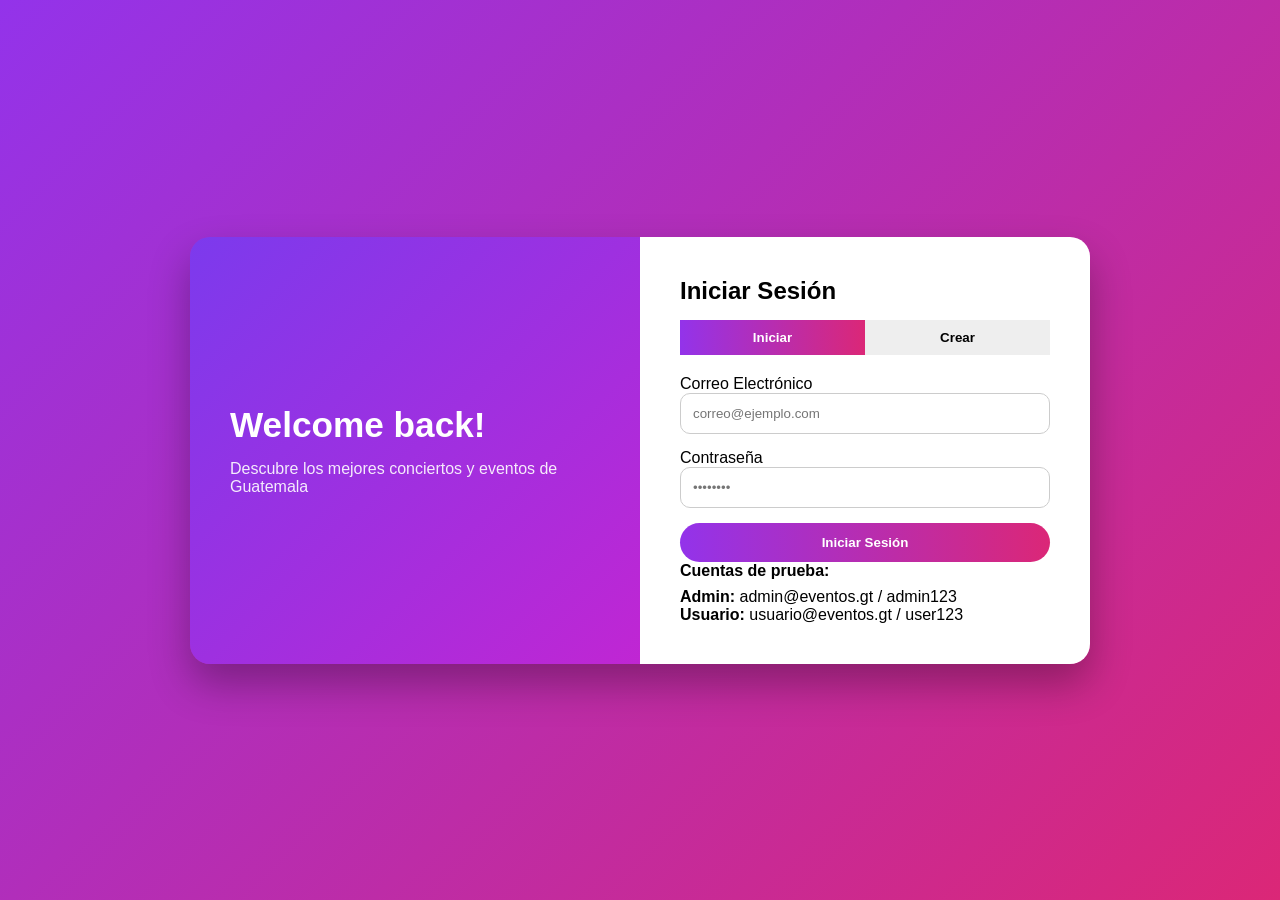
==== index.html @ 8b37d007 "feat: vista de inicio de sesión y registro" ====
<!DOCTYPE html>
<html lang="es">
<head>
  <meta charset="UTF-8">
  <title>Ticket-Mania</title>
  <link rel="stylesheet" href="CSS/index.css">
</head>

<body>

<div class="login-card">


  <div class="left">
    <h1>Welcome back!</h1>
    <p>Descubre los mejores conciertos y eventos de Guatemala</p>
  </div>

  
  <div class="right">

    <h2 id="title">Iniciar Sesión</h2>

    <div class="tabs">
      <button class="tab active" onclick="login()">Iniciar</button>
      <button class="tab" onclick="register()">Crear</button>
    </div>


    <form id="loginForm" onsubmit="handleLogin(event)">
        <div class="form-group">
          <label for="loginEmail">Correo Electrónico</label>
          <input type="email" id="loginEmail" class="input" placeholder="correo@ejemplo.com" required>
        </div>
        <div class="form-group">
          <label for="loginPassword">Contraseña</label>
          <input type="password" id="loginPassword" class="input" placeholder="••••••••" required>
        </div>
        <button type="submit" class="btn btn-primary btn-full">
          Iniciar Sesión
        </button>
        
        <div class="info-box">
          <p style="font-weight: 600; margin-bottom: 0.5rem;">
            Cuentas de prueba:
          </p>
          <p><strong>Admin:</strong> admin@eventos.gt / admin123</p>
          <p><strong>Usuario:</strong> usuario@eventos.gt / user123</p>
        </div>
      </form>


    <form id="registerForm" class="hidden">
      <input type="text" placeholder="Nombre completo">
      <input type="email" placeholder="Correo electrónico">
      <input type="password" placeholder="Contraseña">

      <button type="submit" class="btn">Crear Cuenta</button>
    </form>

  </div>

</div>
<script src="JS/auth.js"></script>

</body>
</html>
---- CSS/index.css ----
*{
      margin:0;
      padding:0;
      box-sizing:border-box;
      font-family: 'Segoe UI', sans-serif;
    }

    body{
      height:100vh;
      background: linear-gradient(135deg,#9333ea,#db2777);
      display:flex;
      align-items:center;
      justify-content:center;
    }

    .login-card{
      width:100%;
      max-width:900px;
      display:flex;
      border-radius:20px;
      overflow:hidden;
      box-shadow:0 20px 40px rgba(0,0,0,0.3);
    }

    .left{
      flex:1;
      background: linear-gradient(135deg,#7c3aed,#c026d3);
      color:white;
      padding:60px 40px;
      display:flex;
      flex-direction:column;
      justify-content:center;
    }

    .left h1{
      font-size:2.2rem;
      margin-bottom:15px;
    }

    .left p{
      opacity:0.9;
    }

    .right{
      flex:1;
      background:white;
      padding:40px;
    }

    .right h2{
      margin-bottom:15px;
    }

    .tabs{
      display:flex;
      margin-bottom:20px;
    }

    .tab{
      flex:1;
      padding:10px;
      border:none;
      cursor:pointer;
      background:#eee;
      font-weight:bold;
    }

    .tab.active{
      background: linear-gradient(to right,#9333ea,#db2777);
      color:white;
    }

    input{
      width:100%;
      padding:12px;
      margin-bottom:15px;
      border-radius:10px;
      border:1px solid #ccc;
    }

    .btn{
      width:100%;
      padding:12px;
      border:none;
      border-radius:30px;
      background: linear-gradient(to right,#9333ea,#db2777);
      color:white;
      font-weight:bold;
      cursor:pointer;
      transition:0.3s;
    }

    .btn:hover{
      transform:scale(1.05);
    }

    .hidden{
      display:none;
    }

    @media(max-width:768px){
      .login-card{
        flex-direction:column;
      }

      .left{
        text-align:center;
      }
    }
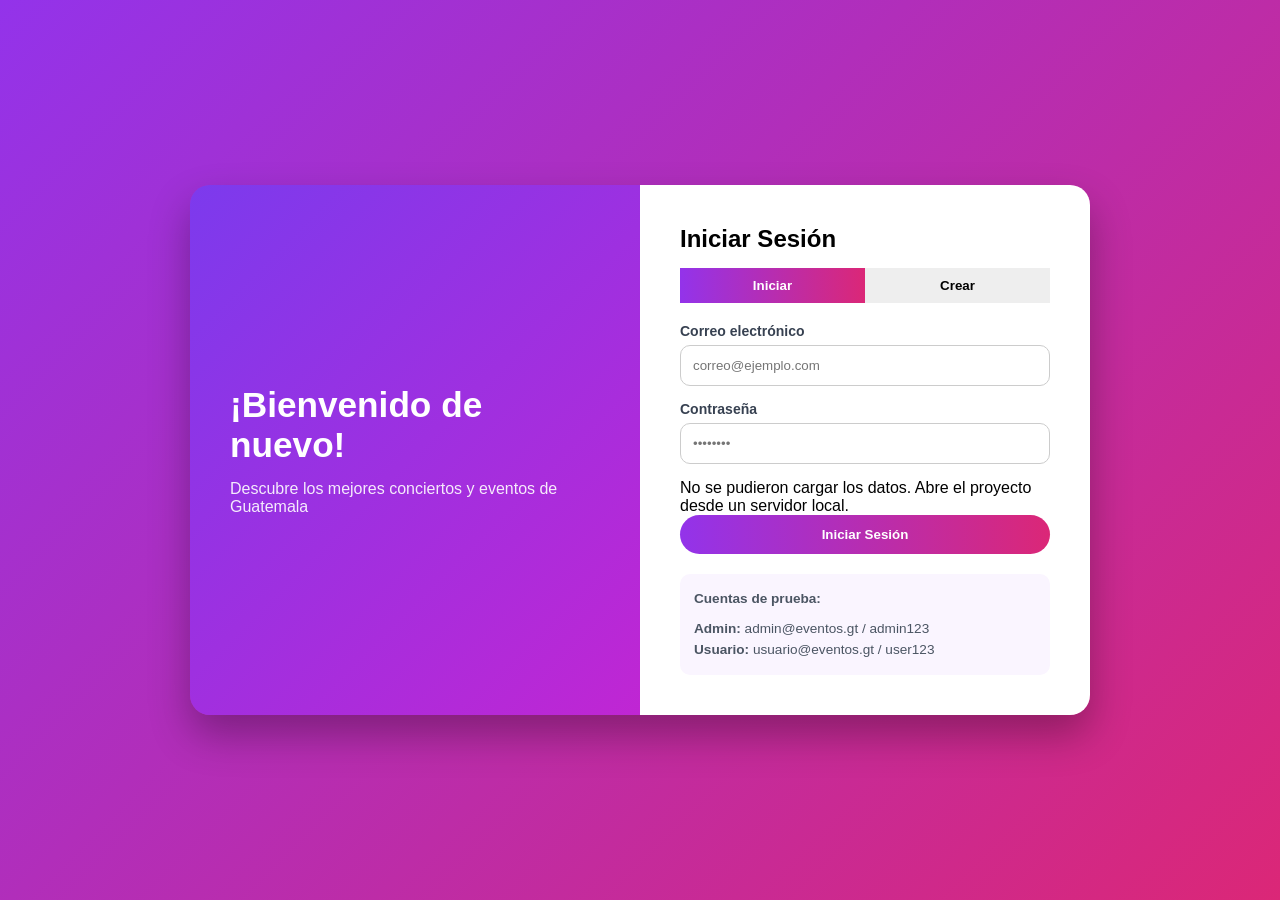
==== commit 2416689a: "fix: pestañas, registro persistente y sesión con id de usuario - Las pestañas llamaban a login()/reg" ====
--- a/index.html
+++ b/index.html
@@ -2,66 +2,73 @@
 <html lang="es">
 <head>
   <meta charset="UTF-8">
-  <title>Ticket-Mania</title>
+  <meta name="viewport" content="width=device-width, initial-scale=1.0">
+  <title>Ticket-Mania | Iniciar sesión</title>
+  <link rel="stylesheet" href="CSS/common.css">
   <link rel="stylesheet" href="CSS/index.css">
 </head>
 
 <body>
 
-<div class="login-card">
+<main class="login-card">
 
+  <section class="left">
+    <h1>¡Bienvenido de nuevo!</h1>
+    <p>Descubre los mejores conciertos y eventos de Guatemala</p>
+  </section>
 
-  <div class="left">
-    <h1>Welcome back!</h1>
-    <p>Descubre los mejores conciertos y eventos de Guatemala</p>
-  </div>
-
-  
-  <div class="right">
+  <section class="right">
 
     <h2 id="title">Iniciar Sesión</h2>
 
-    <div class="tabs">
-      <button class="tab active" onclick="login()">Iniciar</button>
-      <button class="tab" onclick="register()">Crear</button>
+    <div class="tabs" role="tablist">
+      <button type="button" class="tab active" role="tab" aria-selected="true" aria-controls="loginForm" data-tab="login">Iniciar</button>
+      <button type="button" class="tab" role="tab" aria-selected="false" aria-controls="registerForm" data-tab="register">Crear</button>
     </div>
 
+    <form id="loginForm" novalidate>
+      <div class="form-group">
+        <label for="loginEmail">Correo electrónico</label>
+        <input type="email" id="loginEmail" placeholder="correo@ejemplo.com" autocomplete="email" required>
+      </div>
+      <div class="form-group">
+        <label for="loginPassword">Contraseña</label>
+        <input type="password" id="loginPassword" placeholder="••••••••" autocomplete="current-password" required>
+      </div>
+      <p id="loginError" class="form-error hidden" role="alert"></p>
+      <button type="submit" class="btn">Iniciar Sesión</button>
 
-    <form id="loginForm" onsubmit="handleLogin(event)">
-        <div class="form-group">
-          <label for="loginEmail">Correo Electrónico</label>
-          <input type="email" id="loginEmail" class="input" placeholder="correo@ejemplo.com" required>
-        </div>
-        <div class="form-group">
-          <label for="loginPassword">Contraseña</label>
-          <input type="password" id="loginPassword" class="input" placeholder="••••••••" required>
-        </div>
-        <button type="submit" class="btn btn-primary btn-full">
-          Iniciar Sesión
-        </button>
-        
-        <div class="info-box">
-          <p style="font-weight: 600; margin-bottom: 0.5rem;">
-            Cuentas de prueba:
-          </p>
-          <p><strong>Admin:</strong> admin@eventos.gt / admin123</p>
-          <p><strong>Usuario:</strong> usuario@eventos.gt / user123</p>
-        </div>
-      </form>
+      <div class="info-box">
+        <p class="info-box__title">Cuentas de prueba:</p>
+        <p><strong>Admin:</strong> admin@eventos.gt / admin123</p>
+        <p><strong>Usuario:</strong> usuario@eventos.gt / user123</p>
+      </div>
+    </form>
 
-
-    <form id="registerForm" class="hidden">
-      <input type="text" placeholder="Nombre completo">
-      <input type="email" placeholder="Correo electrónico">
-      <input type="password" placeholder="Contraseña">
-
+    <form id="registerForm" class="hidden" novalidate>
+      <div class="form-group">
+        <label for="registerName">Nombre completo</label>
+        <input type="text" id="registerName" autocomplete="name" minlength="3" required>
+      </div>
+      <div class="form-group">
+        <label for="registerEmail">Correo electrónico</label>
+        <input type="email" id="registerEmail" autocomplete="email" required>
+      </div>
+      <div class="form-group">
+        <label for="registerPassword">Contraseña (mínimo 8 caracteres)</label>
+        <input type="password" id="registerPassword" autocomplete="new-password" minlength="8" required>
+      </div>
+      <p id="registerError" class="form-error hidden" role="alert"></p>
       <button type="submit" class="btn">Crear Cuenta</button>
     </form>
 
-  </div>
+  </section>
 
-</div>
-<script src="JS/auth.js"></script>
+</main>
+
+<script src="JS/utils.js" defer></script>
+<script src="JS/store.js" defer></script>
+<script src="JS/auth.js" defer></script>
 
 </body>
-</html>+</html>
--- a/CSS/index.css
+++ b/CSS/index.css
@@ -6,7 +6,8 @@
     }
 
     body{
-      height:100vh;
+      min-height:100vh;
+      padding:20px;
       background: linear-gradient(135deg,#9333ea,#db2777);
       display:flex;
       align-items:center;
@@ -98,6 +99,29 @@
       display:none;
     }
 
+    label{
+      display:block;
+      font-size:0.875rem;
+      font-weight:600;
+      margin-bottom:6px;
+      color:#374151;
+    }
+
+    .info-box{
+      margin-top:20px;
+      padding:14px;
+      border-radius:10px;
+      background:#faf5ff;
+      font-size:0.85rem;
+      color:#4b5563;
+      line-height:1.6;
+    }
+
+    .info-box__title{
+      font-weight:600;
+      margin-bottom:0.5rem;
+    }
+
     @media(max-width:768px){
       .login-card{
         flex-direction:column;
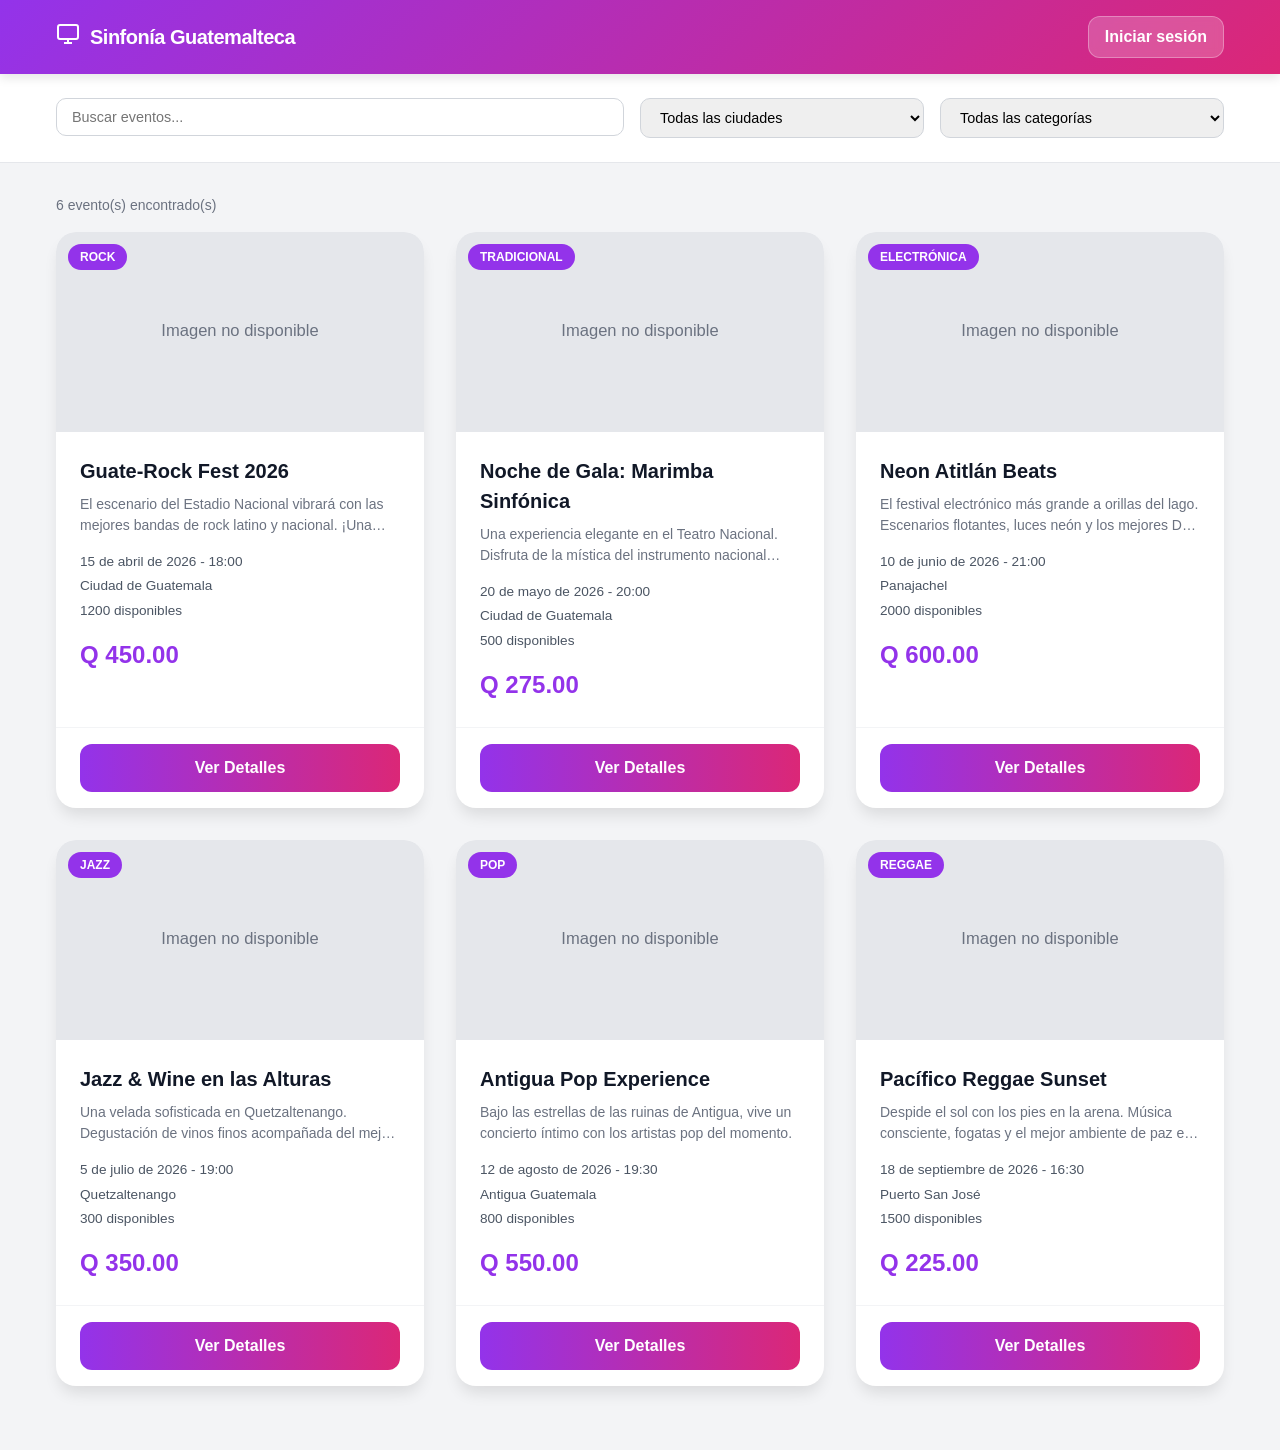
==== commit b84b01e4: "feat(login): el inicio de sesión es opcional y vuelve a la página de origen - La página de login pas" ====
--- a/index.html
+++ b/index.html
@@ -3,72 +3,15 @@
 <head>
   <meta charset="UTF-8">
   <meta name="viewport" content="width=device-width, initial-scale=1.0">
-  <title>Ticket-Mania | Iniciar sesión</title>
-  <link rel="stylesheet" href="CSS/common.css">
-  <link rel="stylesheet" href="CSS/index.css">
+  <title>Sinfonía Guatemalteca</title>
+  <!-- La página principal es el catálogo de eventos (events.html).
+       Este archivo solo existe para que los servidores que abren index.html
+       por defecto lleven directo al catálogo. -->
+  <meta http-equiv="refresh" content="0; url=events.html">
+  <link rel="canonical" href="events.html">
+  <script>window.location.replace('events.html');</script>
 </head>
-
 <body>
-
-<main class="login-card">
-
-  <section class="left">
-    <h1>¡Bienvenido de nuevo!</h1>
-    <p>Descubre los mejores conciertos y eventos de Guatemala</p>
-  </section>
-
-  <section class="right">
-
-    <h2 id="title">Iniciar Sesión</h2>
-
-    <div class="tabs" role="tablist">
-      <button type="button" class="tab active" role="tab" aria-selected="true" aria-controls="loginForm" data-tab="login">Iniciar</button>
-      <button type="button" class="tab" role="tab" aria-selected="false" aria-controls="registerForm" data-tab="register">Crear</button>
-    </div>
-
-    <form id="loginForm" novalidate>
-      <div class="form-group">
-        <label for="loginEmail">Correo electrónico</label>
-        <input type="email" id="loginEmail" placeholder="correo@ejemplo.com" autocomplete="email" required>
-      </div>
-      <div class="form-group">
-        <label for="loginPassword">Contraseña</label>
-        <input type="password" id="loginPassword" placeholder="••••••••" autocomplete="current-password" required>
-      </div>
-      <p id="loginError" class="form-error hidden" role="alert"></p>
-      <button type="submit" class="btn">Iniciar Sesión</button>
-
-      <div class="info-box">
-        <p class="info-box__title">Cuentas de prueba:</p>
-        <p><strong>Admin:</strong> admin@eventos.gt / admin123</p>
-        <p><strong>Usuario:</strong> usuario@eventos.gt / user123</p>
-      </div>
-    </form>
-
-    <form id="registerForm" class="hidden" novalidate>
-      <div class="form-group">
-        <label for="registerName">Nombre completo</label>
-        <input type="text" id="registerName" autocomplete="name" minlength="3" required>
-      </div>
-      <div class="form-group">
-        <label for="registerEmail">Correo electrónico</label>
-        <input type="email" id="registerEmail" autocomplete="email" required>
-      </div>
-      <div class="form-group">
-        <label for="registerPassword">Contraseña (mínimo 8 caracteres)</label>
-        <input type="password" id="registerPassword" autocomplete="new-password" minlength="8" required>
-      </div>
-      <p id="registerError" class="form-error hidden" role="alert"></p>
-      <button type="submit" class="btn">Crear Cuenta</button>
-    </form>
-
-  </section>
-
-</main>
-
-<script src="JS/utils.js" defer></script>
-<script src="JS/store.js" defer></script>
-<script src="JS/auth.js" defer></script>
-
+  <p>Redirigiendo al <a href="events.html">catálogo de eventos</a>…</p>
 </body>
 </html>
